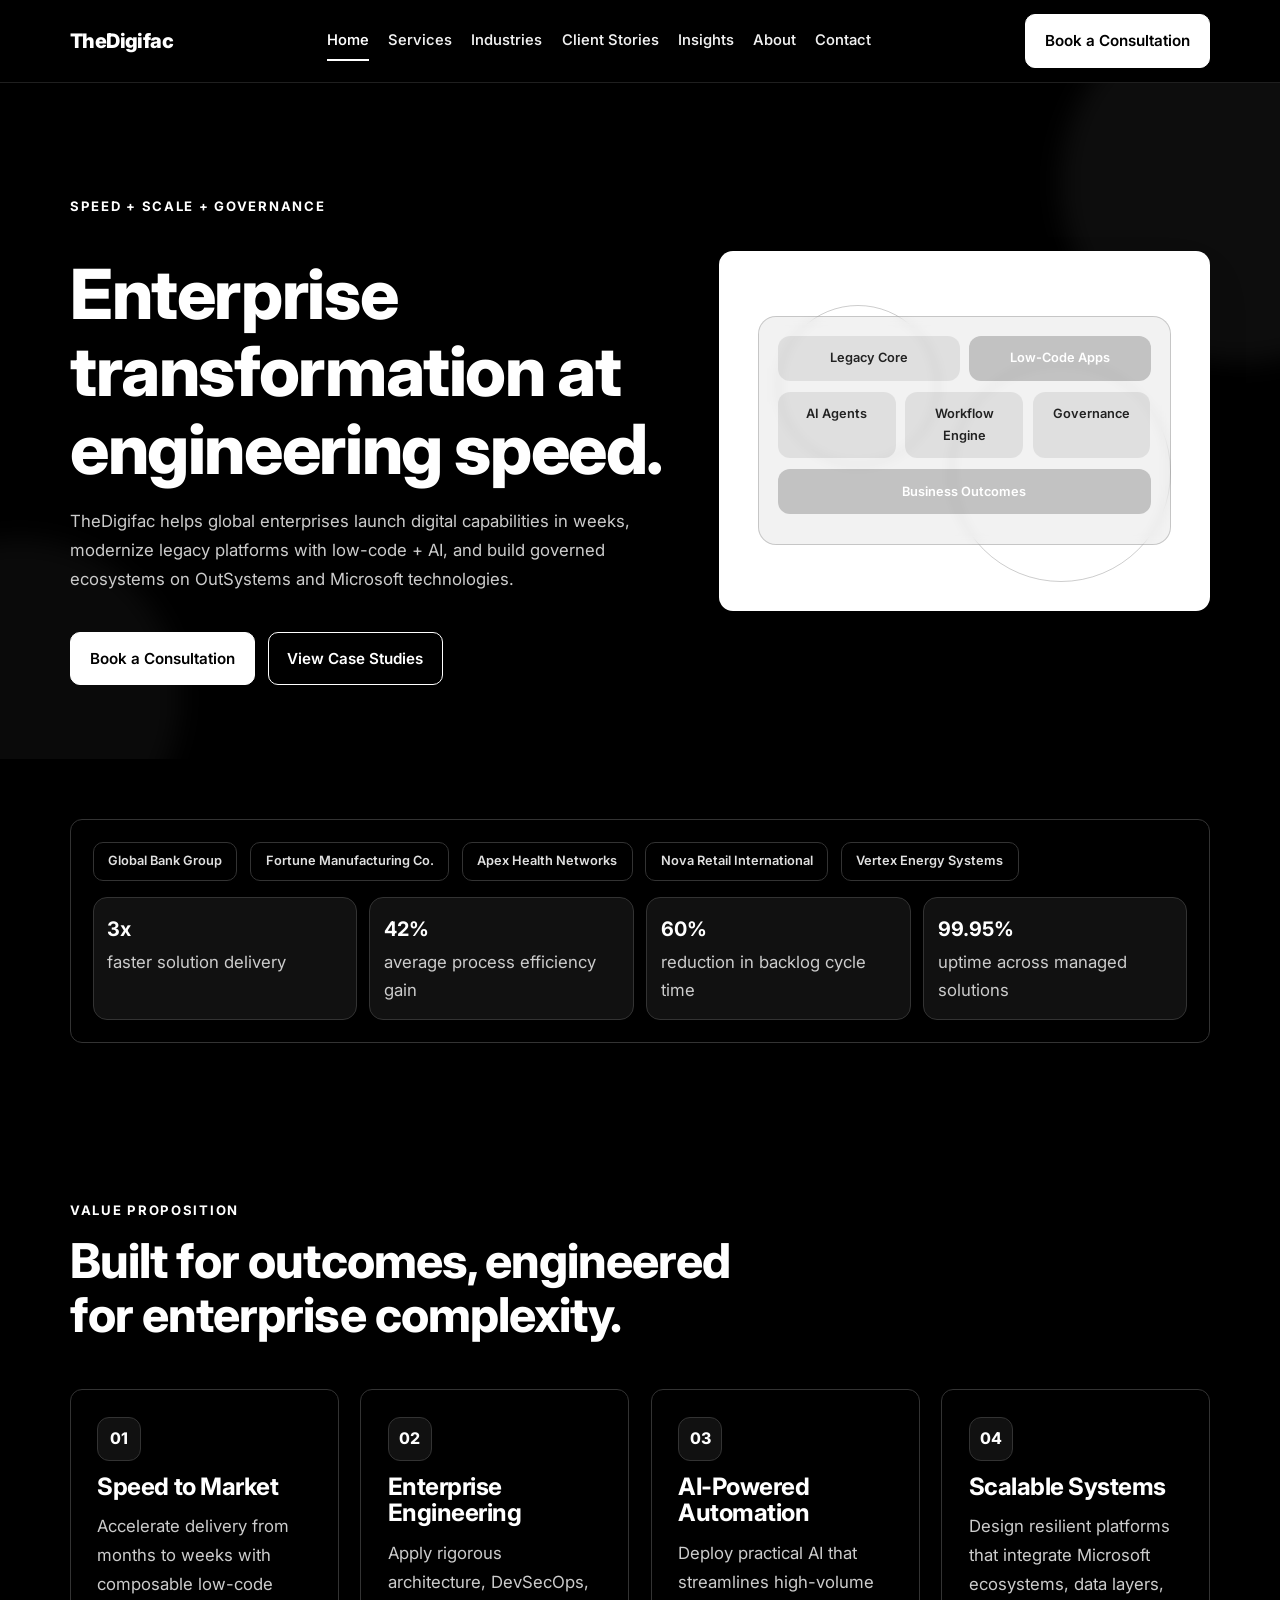
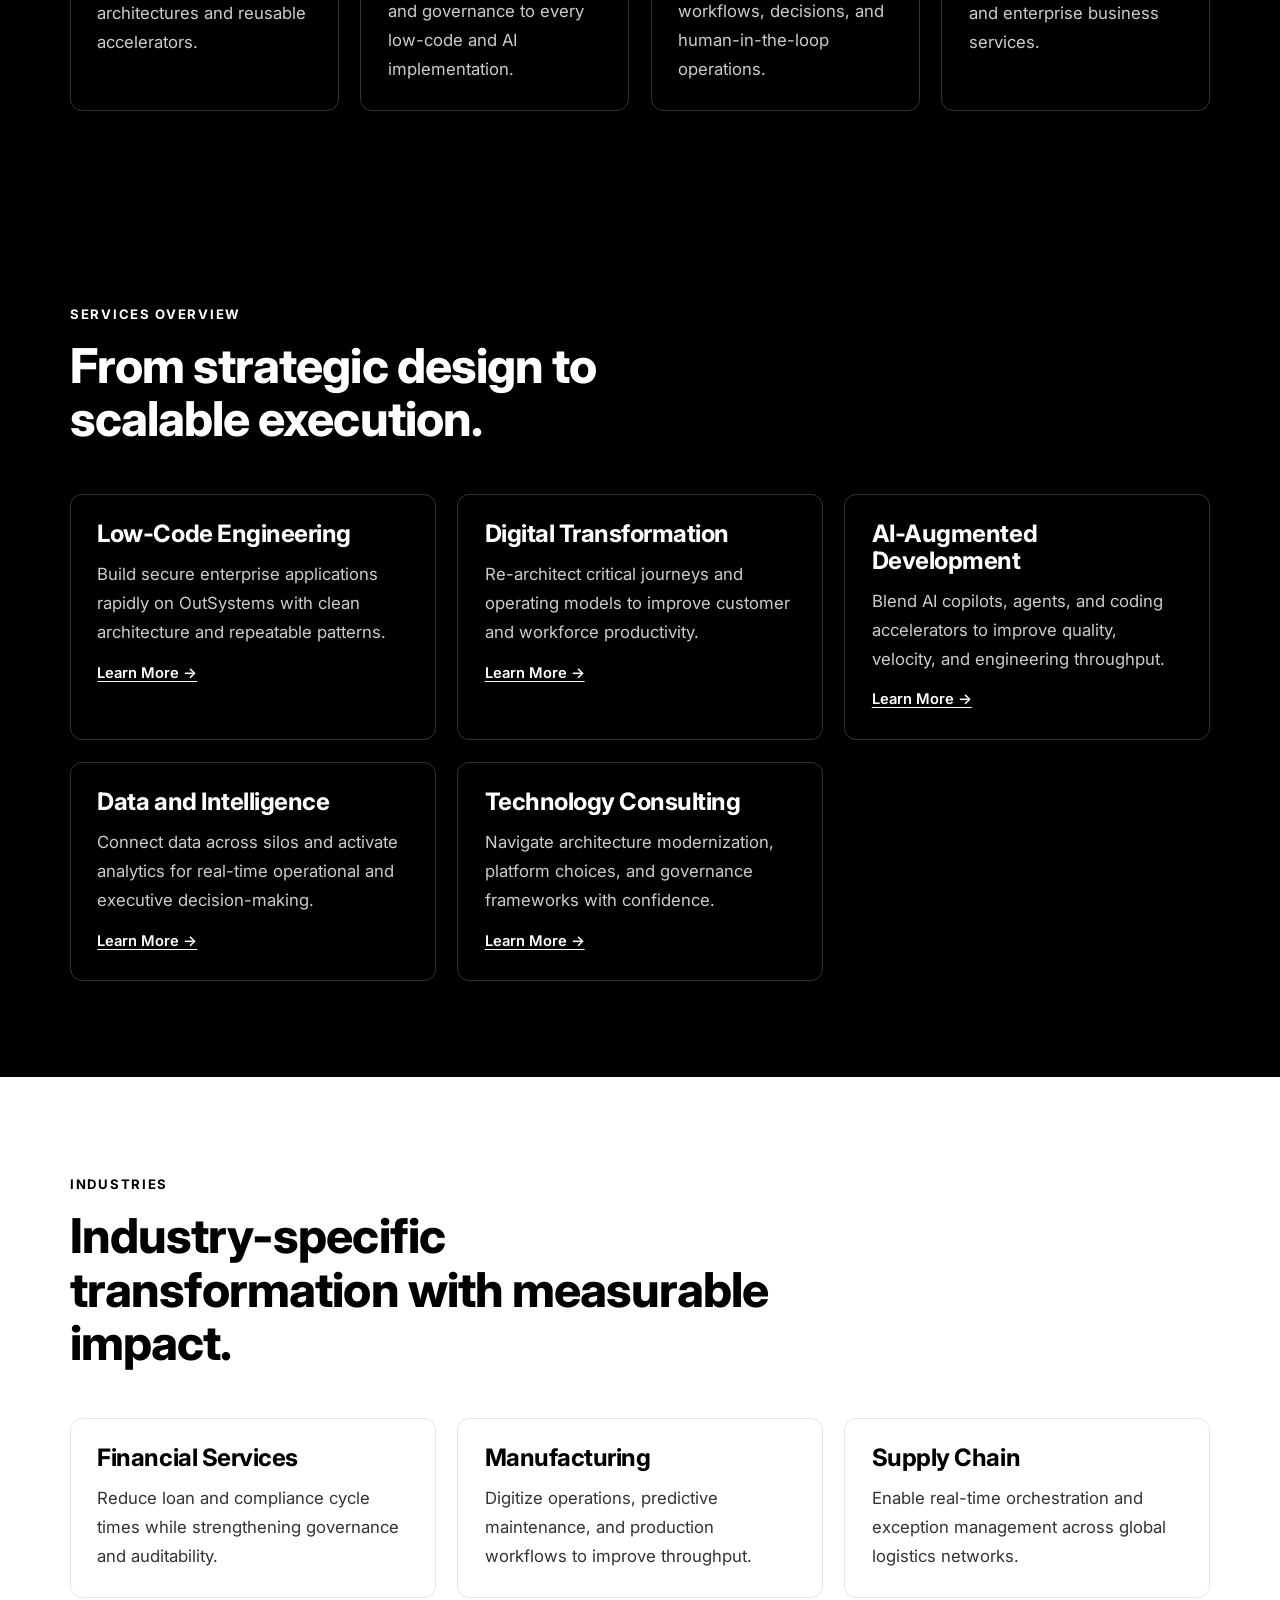
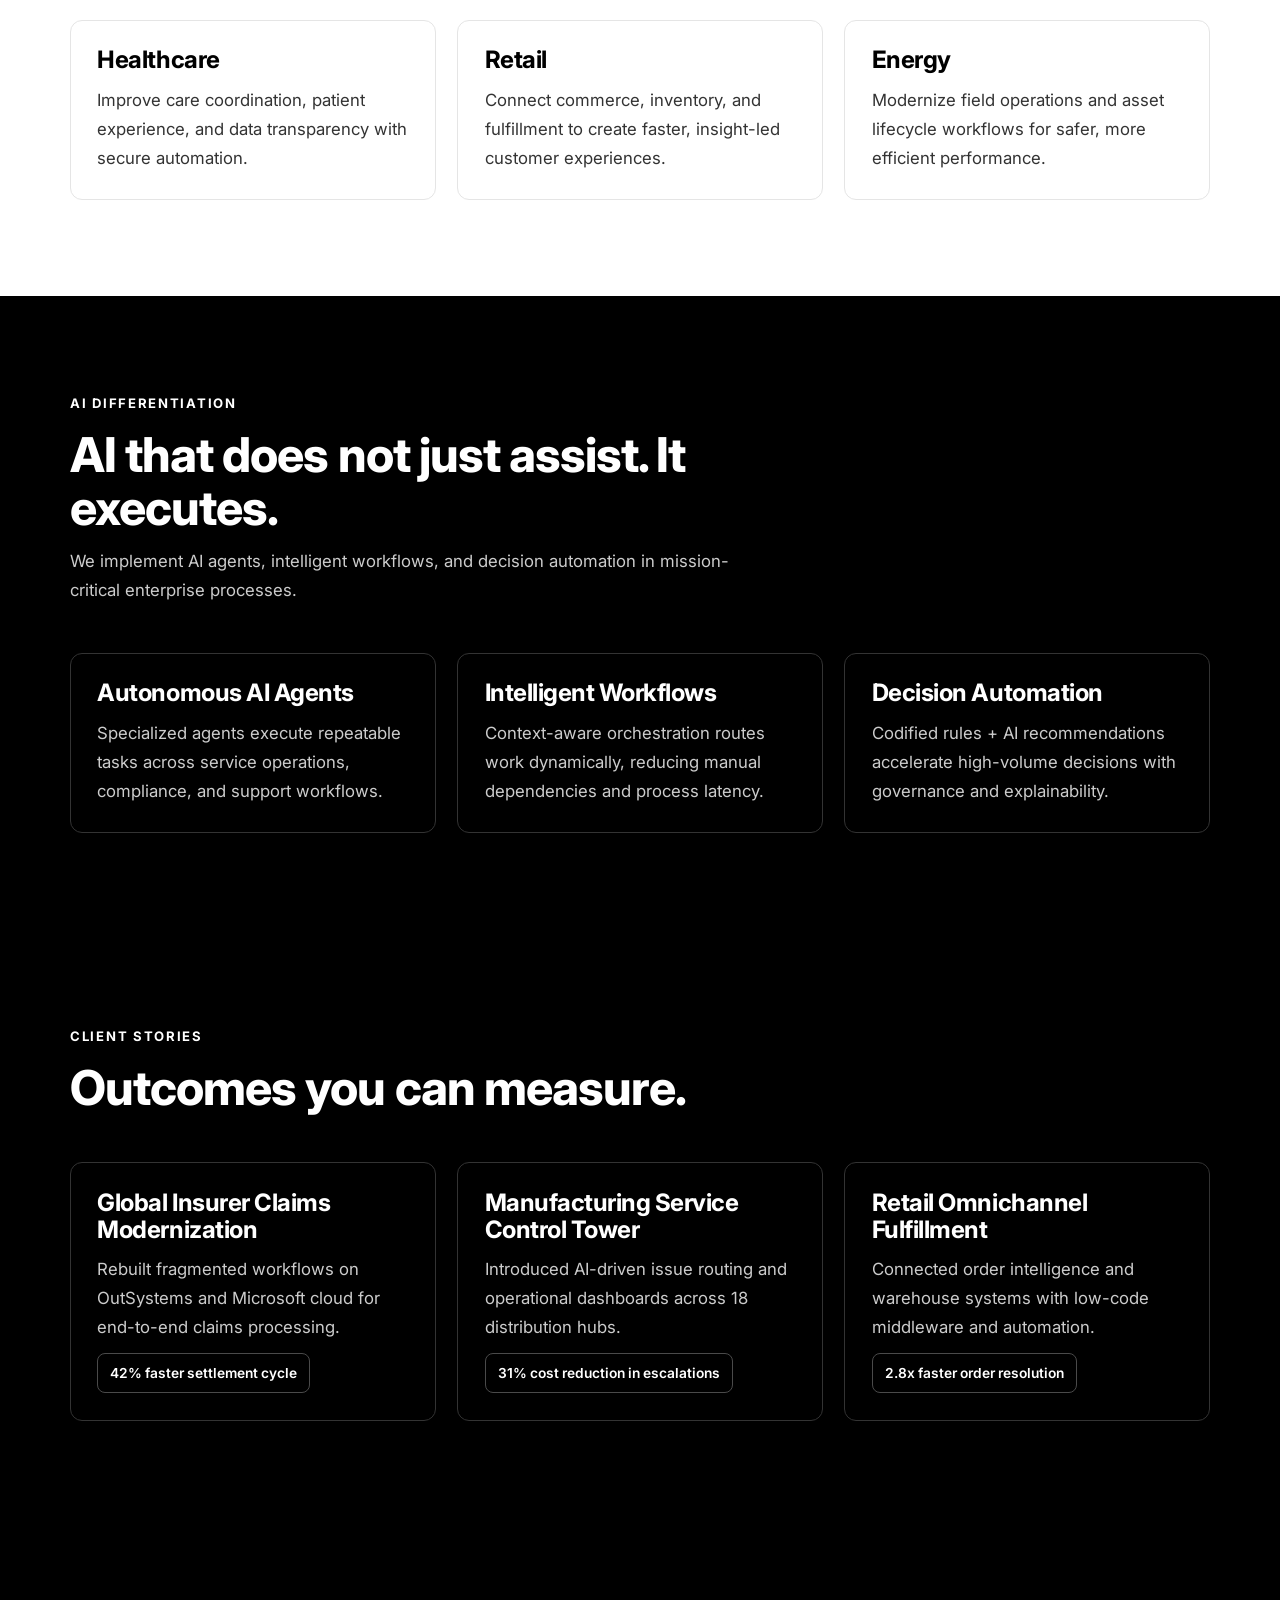
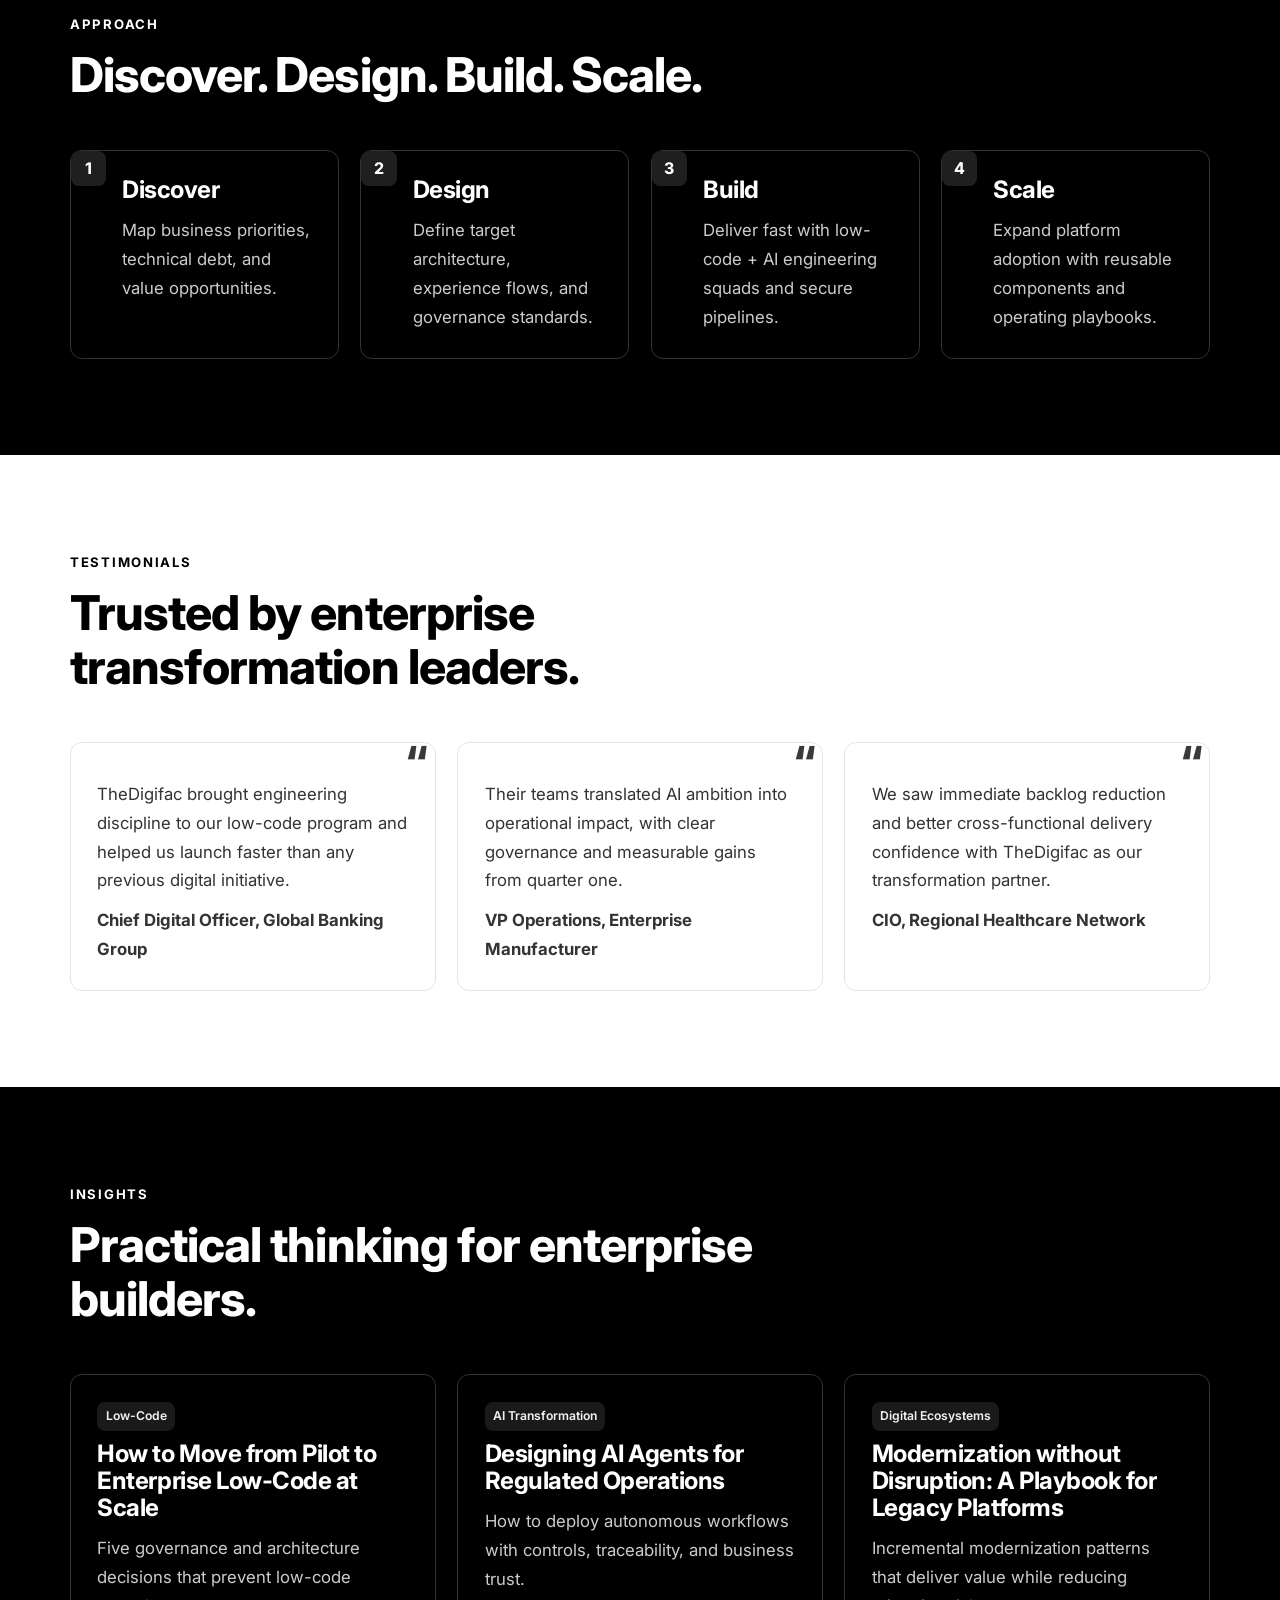
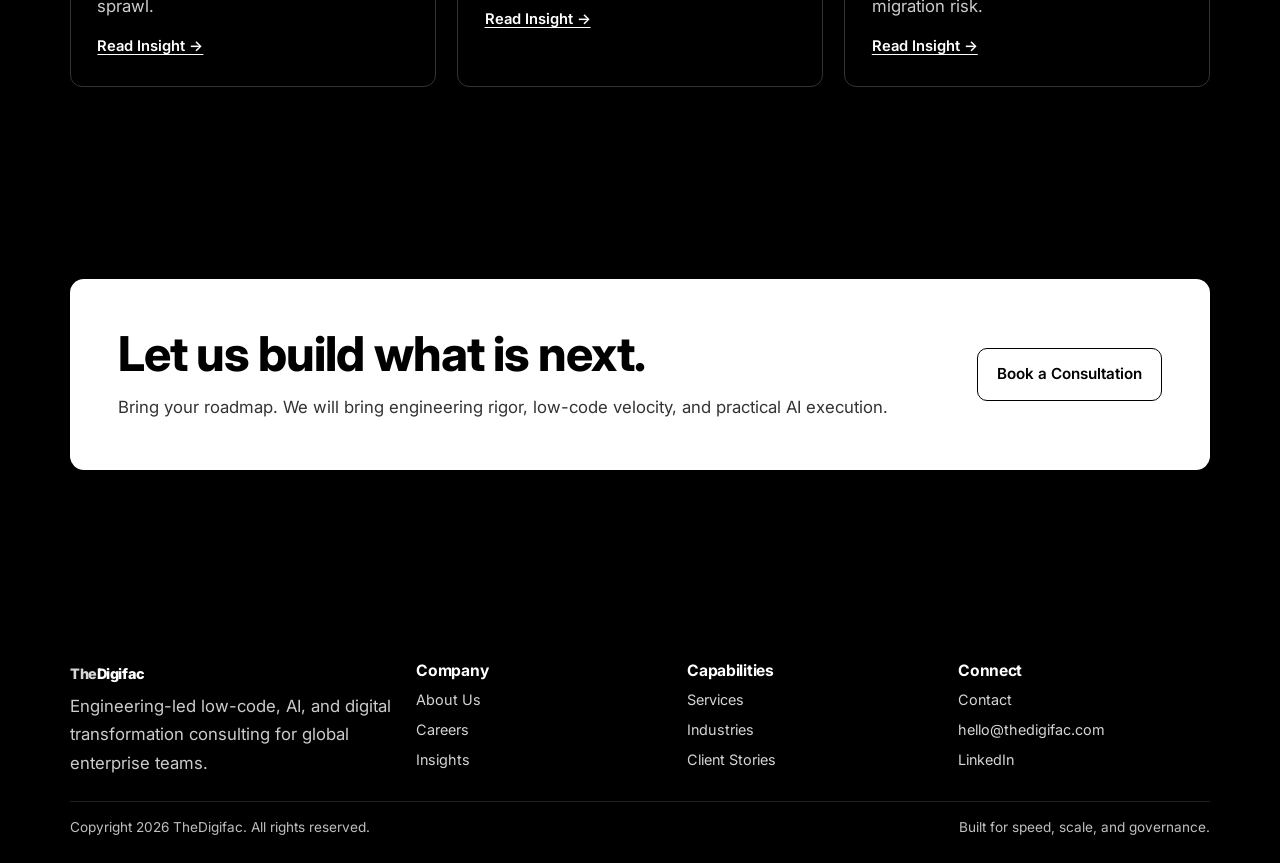
==== index.html @ 034773c7 "first commit" ====
<!doctype html>
<html lang="en">
  <head>
    <meta charset="UTF-8" />
    <meta name="viewport" content="width=device-width, initial-scale=1.0" />
    <title>TheDigifac | Engineering-Led Low-Code and AI Transformation</title>
    <meta
      name="description"
      content="TheDigifac helps global enterprises deliver applications in weeks, modernize legacy systems with low-code and AI, and scale governed digital ecosystems."
    />
    <meta name="theme-color" content="#0a4bff" />
    <link rel="preconnect" href="https://fonts.googleapis.com" />
    <link rel="preconnect" href="https://fonts.gstatic.com" crossorigin />
    <link
      href="https://fonts.googleapis.com/css2?family=Inter:wght@400;500;600;700;800&display=swap"
      rel="stylesheet"
    />
    <link rel="stylesheet" href="styles.css" />

    <!-- Google Analytics ready: replace G-XXXXXXX with your measurement ID -->
    <!--
    <script async src="https://www.googletagmanager.com/gtag/js?id=G-XXXXXXX"></script>
    <script>
      window.dataLayer = window.dataLayer || [];
      function gtag(){dataLayer.push(arguments);}
      gtag('js', new Date());
      gtag('config', 'G-XXXXXXX');
    </script>
    -->
  </head>
  <body>
    <header class="site-header">
      <div class="container nav-wrap">
        <a class="brand" href="index.html">The<span>Digifac</span></a>
        <nav class="nav-links" aria-label="Primary">
          <a class="active" href="index.html">Home</a>
          <a href="services.html">Services</a>
          <a href="industries.html">Industries</a>
          <a href="client-stories.html">Client Stories</a>
          <a href="insights.html">Insights</a>
          <a href="about.html">About</a>
          <a href="contact.html">Contact</a>
        </nav>
        <div class="nav-actions">
          <a class="btn primary" href="contact.html#book"
            >Book a Consultation</a
          >
          <button
            class="menu-toggle"
            data-menu-toggle
            aria-label="Open menu"
            aria-expanded="false"
          >
            <span>Menu</span>
          </button>
        </div>
      </div>
      <div class="container mobile-menu" data-mobile-menu>
        <a class="active" href="index.html">Home</a>
        <a href="services.html">Services</a>
        <a href="industries.html">Industries</a>
        <a href="client-stories.html">Client Stories</a>
        <a href="insights.html">Insights</a>
        <a href="about.html">About</a>
        <a href="contact.html">Contact</a>
        <a class="btn primary" href="contact.html#book">Book a Consultation</a>
      </div>
    </header>

    <main>
      <section class="hero">
        <div class="container hero-grid">
          <div class="hero-copy reveal">
            <p class="kicker">Speed + Scale + Governance</p>
            <h1>Enterprise transformation at engineering speed.</h1>
            <p>
              TheDigifac helps global enterprises launch digital capabilities in
              weeks, modernize legacy platforms with low-code + AI, and build
              governed ecosystems on OutSystems and Microsoft technologies.
            </p>
            <div class="hero-cta">
              <a class="btn primary" href="contact.html#book"
                >Book a Consultation</a
              >
              <a class="btn secondary" href="client-stories.html"
                >View Case Studies</a
              >
            </div>
          </div>
          <div class="hero-visual reveal" aria-hidden="true">
            <span class="hero-orb one"></span>
            <span class="hero-orb two"></span>
            <div class="hero-diagram">
              <div class="diagram-row">
                <div class="diagram-node">Legacy Core</div>
                <div class="diagram-node highlight">Low-Code Apps</div>
              </div>
              <div class="diagram-row">
                <div class="diagram-node">AI Agents</div>
                <div class="diagram-node">Workflow Engine</div>
                <div class="diagram-node">Governance</div>
              </div>
              <div class="diagram-row">
                <div class="diagram-node highlight">Business Outcomes</div>
              </div>
            </div>
          </div>
        </div>
      </section>

      <section class="section compact">
        <div class="container trust-strip reveal">
          <div class="logo-row" aria-label="Client logos">
            <span class="logo-pill">Global Bank Group</span>
            <span class="logo-pill">Fortune Manufacturing Co.</span>
            <span class="logo-pill">Apex Health Networks</span>
            <span class="logo-pill">Nova Retail International</span>
            <span class="logo-pill">Vertex Energy Systems</span>
          </div>
          <div class="metric-grid">
            <div class="metric">
              <strong>3x</strong>
              <p>faster solution delivery</p>
            </div>
            <div class="metric">
              <strong>42%</strong>
              <p>average process efficiency gain</p>
            </div>
            <div class="metric">
              <strong>60%</strong>
              <p>reduction in backlog cycle time</p>
            </div>
            <div class="metric">
              <strong>99.95%</strong>
              <p>uptime across managed solutions</p>
            </div>
          </div>
        </div>
      </section>

      <section class="section">
        <div class="container">
          <div class="section-head reveal">
            <p class="kicker">Value Proposition</p>
            <h2>Built for outcomes, engineered for enterprise complexity.</h2>
          </div>
          <div class="grid-4">
            <article class="card reveal">
              <div class="icon">01</div>
              <h3>Speed to Market</h3>
              <p>
                Accelerate delivery from months to weeks with composable
                low-code architectures and reusable accelerators.
              </p>
            </article>
            <article class="card reveal">
              <div class="icon">02</div>
              <h3>Enterprise Engineering</h3>
              <p>
                Apply rigorous architecture, DevSecOps, and governance to every
                low-code and AI implementation.
              </p>
            </article>
            <article class="card reveal">
              <div class="icon">03</div>
              <h3>AI-Powered Automation</h3>
              <p>
                Deploy practical AI that streamlines high-volume workflows,
                decisions, and human-in-the-loop operations.
              </p>
            </article>
            <article class="card reveal">
              <div class="icon">04</div>
              <h3>Scalable Systems</h3>
              <p>
                Design resilient platforms that integrate Microsoft ecosystems,
                data layers, and enterprise business services.
              </p>
            </article>
          </div>
        </div>
      </section>

      <section class="section">
        <div class="container">
          <div class="section-head reveal">
            <p class="kicker">Services Overview</p>
            <h2>From strategic design to scalable execution.</h2>
          </div>
          <div class="grid-3">
            <article class="card reveal">
              <h3>Low-Code Engineering</h3>
              <p>
                Build secure enterprise applications rapidly on OutSystems with
                clean architecture and repeatable patterns.
              </p>
              <a class="link-arrow" href="services.html">Learn More -></a>
            </article>
            <article class="card reveal">
              <h3>Digital Transformation</h3>
              <p>
                Re-architect critical journeys and operating models to improve
                customer and workforce productivity.
              </p>
              <a class="link-arrow" href="services.html">Learn More -></a>
            </article>
            <article class="card reveal">
              <h3>AI-Augmented Development</h3>
              <p>
                Blend AI copilots, agents, and coding accelerators to improve
                quality, velocity, and engineering throughput.
              </p>
              <a class="link-arrow" href="services.html">Learn More -></a>
            </article>
            <article class="card reveal">
              <h3>Data and Intelligence</h3>
              <p>
                Connect data across silos and activate analytics for real-time
                operational and executive decision-making.
              </p>
              <a class="link-arrow" href="services.html">Learn More -></a>
            </article>
            <article class="card reveal">
              <h3>Technology Consulting</h3>
              <p>
                Navigate architecture modernization, platform choices, and
                governance frameworks with confidence.
              </p>
              <a class="link-arrow" href="services.html">Learn More -></a>
            </article>
          </div>
        </div>
      </section>

      <section class="section dark-section">
        <div class="container">
          <div class="section-head reveal">
            <p class="kicker">Industries</p>
            <h2>Industry-specific transformation with measurable impact.</h2>
          </div>
          <div class="grid-3">
            <article class="card reveal">
              <h3>Financial Services</h3>
              <p>
                Reduce loan and compliance cycle times while strengthening
                governance and auditability.
              </p>
            </article>
            <article class="card reveal">
              <h3>Manufacturing</h3>
              <p>
                Digitize operations, predictive maintenance, and production
                workflows to improve throughput.
              </p>
            </article>
            <article class="card reveal">
              <h3>Supply Chain</h3>
              <p>
                Enable real-time orchestration and exception management across
                global logistics networks.
              </p>
            </article>
            <article class="card reveal">
              <h3>Healthcare</h3>
              <p>
                Improve care coordination, patient experience, and data
                transparency with secure automation.
              </p>
            </article>
            <article class="card reveal">
              <h3>Retail</h3>
              <p>
                Connect commerce, inventory, and fulfillment to create faster,
                insight-led customer experiences.
              </p>
            </article>
            <article class="card reveal">
              <h3>Energy</h3>
              <p>
                Modernize field operations and asset lifecycle workflows for
                safer, more efficient performance.
              </p>
            </article>
          </div>
        </div>
      </section>

      <section class="section">
        <div class="container">
          <div class="section-head reveal">
            <p class="kicker">AI Differentiation</p>
            <h2>AI that does not just assist. It executes.</h2>
            <p>
              We implement AI agents, intelligent workflows, and decision
              automation in mission-critical enterprise processes.
            </p>
          </div>
          <div class="grid-3">
            <article class="card reveal">
              <h3>Autonomous AI Agents</h3>
              <p>
                Specialized agents execute repeatable tasks across service
                operations, compliance, and support workflows.
              </p>
            </article>
            <article class="card reveal">
              <h3>Intelligent Workflows</h3>
              <p>
                Context-aware orchestration routes work dynamically, reducing
                manual dependencies and process latency.
              </p>
            </article>
            <article class="card reveal">
              <h3>Decision Automation</h3>
              <p>
                Codified rules + AI recommendations accelerate high-volume
                decisions with governance and explainability.
              </p>
            </article>
          </div>
        </div>
      </section>

      <section class="section">
        <div class="container">
          <div class="section-head reveal">
            <p class="kicker">Client Stories</p>
            <h2>Outcomes you can measure.</h2>
          </div>
          <div class="grid-3">
            <article class="card reveal">
              <h3>Global Insurer Claims Modernization</h3>
              <p>
                Rebuilt fragmented workflows on OutSystems and Microsoft cloud
                for end-to-end claims processing.
              </p>
              <span class="story-stat">42% faster settlement cycle</span>
            </article>
            <article class="card reveal">
              <h3>Manufacturing Service Control Tower</h3>
              <p>
                Introduced AI-driven issue routing and operational dashboards
                across 18 distribution hubs.
              </p>
              <span class="story-stat">31% cost reduction in escalations</span>
            </article>
            <article class="card reveal">
              <h3>Retail Omnichannel Fulfillment</h3>
              <p>
                Connected order intelligence and warehouse systems with low-code
                middleware and automation.
              </p>
              <span class="story-stat">2.8x faster order resolution</span>
            </article>
          </div>
        </div>
      </section>

      <section class="section">
        <div class="container">
          <div class="section-head reveal">
            <p class="kicker">Approach</p>
            <h2>Discover. Design. Build. Scale.</h2>
          </div>
          <div class="grid-4 steps">
            <article class="card step reveal">
              <h3>Discover</h3>
              <p>
                Map business priorities, technical debt, and value
                opportunities.
              </p>
            </article>
            <article class="card step reveal">
              <h3>Design</h3>
              <p>
                Define target architecture, experience flows, and governance
                standards.
              </p>
            </article>
            <article class="card step reveal">
              <h3>Build</h3>
              <p>
                Deliver fast with low-code + AI engineering squads and secure
                pipelines.
              </p>
            </article>
            <article class="card step reveal">
              <h3>Scale</h3>
              <p>
                Expand platform adoption with reusable components and operating
                playbooks.
              </p>
            </article>
          </div>
        </div>
      </section>

      <section class="section dark-section">
        <div class="container">
          <div class="section-head reveal">
            <p class="kicker">Testimonials</p>
            <h2>Trusted by enterprise transformation leaders.</h2>
          </div>
          <div class="grid-3">
            <article class="card testimonial reveal">
              <p>
                TheDigifac brought engineering discipline to our low-code
                program and helped us launch faster than any previous digital
                initiative.
              </p>
              <p>
                <strong>Chief Digital Officer, Global Banking Group</strong>
              </p>
            </article>
            <article class="card testimonial reveal">
              <p>
                Their teams translated AI ambition into operational impact, with
                clear governance and measurable gains from quarter one.
              </p>
              <p><strong>VP Operations, Enterprise Manufacturer</strong></p>
            </article>
            <article class="card testimonial reveal">
              <p>
                We saw immediate backlog reduction and better cross-functional
                delivery confidence with TheDigifac as our transformation
                partner.
              </p>
              <p><strong>CIO, Regional Healthcare Network</strong></p>
            </article>
          </div>
        </div>
      </section>

      <section class="section">
        <div class="container">
          <div class="section-head reveal">
            <p class="kicker">Insights</p>
            <h2>Practical thinking for enterprise builders.</h2>
          </div>
          <div class="grid-3">
            <article class="card reveal">
              <span class="blog-tag">Low-Code</span>
              <h3>How to Move from Pilot to Enterprise Low-Code at Scale</h3>
              <p>
                Five governance and architecture decisions that prevent low-code
                sprawl.
              </p>
              <a class="link-arrow" href="insights.html">Read Insight -></a>
            </article>
            <article class="card reveal">
              <span class="blog-tag">AI Transformation</span>
              <h3>Designing AI Agents for Regulated Operations</h3>
              <p>
                How to deploy autonomous workflows with controls, traceability,
                and business trust.
              </p>
              <a class="link-arrow" href="insights.html">Read Insight -></a>
            </article>
            <article class="card reveal">
              <span class="blog-tag">Digital Ecosystems</span>
              <h3>
                Modernization without Disruption: A Playbook for Legacy
                Platforms
              </h3>
              <p>
                Incremental modernization patterns that deliver value while
                reducing migration risk.
              </p>
              <a class="link-arrow" href="insights.html">Read Insight -></a>
            </article>
          </div>
        </div>
      </section>

      <section class="section">
        <div class="container reveal">
          <div class="cta-band">
            <div>
              <h2>Let us build what is next.</h2>
              <p>
                Bring your roadmap. We will bring engineering rigor, low-code
                velocity, and practical AI execution.
              </p>
            </div>
            <a class="btn ghost" href="contact.html#book"
              >Book a Consultation</a
            >
          </div>
        </div>
      </section>
    </main>

    <footer class="site-footer">
      <div class="container">
        <div class="footer-grid">
          <div>
            <a class="brand" href="index.html">The<span>Digifac</span></a>
            <p>
              Engineering-led low-code, AI, and digital transformation
              consulting for global enterprise teams.
            </p>
          </div>
          <div>
            <h4>Company</h4>
            <a href="about.html">About Us</a>
            <a href="careers.html">Careers</a>
            <a href="insights.html">Insights</a>
          </div>
          <div>
            <h4>Capabilities</h4>
            <a href="services.html">Services</a>
            <a href="industries.html">Industries</a>
            <a href="client-stories.html">Client Stories</a>
          </div>
          <div>
            <h4>Connect</h4>
            <a href="contact.html">Contact</a>
            <a href="mailto:hello@thedigifac.com">hello@thedigifac.com</a>
            <a href="https://www.linkedin.com" target="_blank" rel="noopener"
              >LinkedIn</a
            >
          </div>
        </div>
        <div class="footer-bottom">
          <span
            >Copyright <span data-year></span> TheDigifac. All rights
            reserved.</span
          >
          <span>Built for speed, scale, and governance.</span>
        </div>
      </div>
    </footer>

    <script src="script.js"></script>
  </body>
</html>
---- styles.css ----
:root {
  --bg: #000000;
  --surface: #000000;
  --surface-alt: #111111;
  --ink: #ffffff;
  --muted: #cccccc;
  --line: #333333;
  --accent: #ffffff;
  --accent-2: #ffffff;
  --accent-soft: #1b1b1b;
  --dark: #ffffff;
  --dark-soft: #f5f5f5;
  --success: #111111;
  --radius-lg: 14px;
  --radius-md: 12px;
  --radius-sm: 8px;
  --shadow-sm: 0 10px 30px rgba(0, 0, 0, 0.04);
  --shadow-md: 0 22px 50px rgba(0, 0, 0, 0.06);
  --max: 1140px;
  --transition: 220ms ease;
}

* {
  box-sizing: border-box;
}

html {
  scroll-behavior: smooth;
}

body {
  margin: 0;
  font-family: "Inter", "Segoe UI", sans-serif;
  color: var(--ink);
  background: #000000;
  line-height: 1.72;
}

a {
  color: inherit;
  text-decoration: none;
}

img,
svg {
  max-width: 100%;
  display: block;
}

.container {
  width: min(var(--max), calc(100% - 2rem));
  margin: 0 auto;
}

.section {
  padding: 6rem 0;
}

.section.compact {
  padding: 3.75rem 0;
}

.section-head {
  max-width: 700px;
  margin-bottom: 3rem;
}

.kicker {
  font-size: 0.82rem;
  letter-spacing: 0.13em;
  text-transform: uppercase;
  color: #ffffff;
  font-weight: 700;
  margin-bottom: 0.8rem;
}

h1,
h2,
h3,
h4 {
  margin: 0 0 0.75rem;
  line-height: 1.12;
  letter-spacing: -0.02em;
}

h1 {
  font-size: clamp(2.45rem, 5.4vw, 4.5rem);
  font-weight: 790;
}

h2 {
  font-size: clamp(2rem, 3.8vw, 3rem);
  font-weight: 760;
}

h3 {
  font-size: clamp(1.2rem, 2.3vw, 1.5rem);
  font-weight: 720;
}

p {
  margin: 0;
  color: var(--muted);
  font-size: 1.05rem;
}

.btn {
  display: inline-flex;
  align-items: center;
  justify-content: center;
  gap: 0.45rem;
  border: 1px solid transparent;
  border-radius: 10px;
  padding: 0.78rem 1.18rem;
  font-weight: 600;
  font-size: 0.95rem;
  transition: transform var(--transition), box-shadow var(--transition), background var(--transition), color var(--transition), border-color var(--transition);
  cursor: pointer;
  white-space: nowrap;
}

.btn.primary {
  background: #ffffff;
  color: #000000;
  border-color: #ffffff;
  box-shadow: none;
}

.btn.primary:hover {
  transform: translateY(-2px);
  background: #000000;
  color: #ffffff;
  border-color: #ffffff;
}

.btn.secondary {
  background: #000000;
  color: #ffffff;
  border-color: #ffffff;
}

.btn.secondary:hover {
  transform: translateY(-2px);
  background: #ffffff;
  border-color: #ffffff;
  color: #000000;
}

.btn.ghost {
  border-color: #000000;
  color: #000000;
}

.btn.ghost:hover {
  background: #000000;
  color: #ffffff;
}

.site-header {
  position: sticky;
  top: 0;
  z-index: 100;
  background: rgba(0, 0, 0, 0.92);
  border-bottom: 1px solid #1f1f1f;
  backdrop-filter: blur(10px);
}

.nav-wrap {
  min-height: 82px;
  display: flex;
  align-items: center;
  justify-content: space-between;
  gap: 1rem;
}

.brand {
  font-size: 1.25rem;
  font-weight: 830;
  color: var(--dark);
  letter-spacing: -0.03em;
}

.brand span {
  color: var(--accent);
}

.nav-links {
  display: flex;
  gap: 1.2rem;
  align-items: center;
}

.nav-links a {
  font-weight: 550;
  color: #f0f0f0;
  font-size: 0.92rem;
  transition: color var(--transition);
  position: relative;
}

.nav-links a:hover,
.nav-links a.active {
  color: var(--accent);
}

.nav-links a.active::after,
.nav-links a:hover::after {
  content: "";
  position: absolute;
  bottom: -0.45rem;
  left: 0;
  width: 100%;
  height: 2px;
  background: var(--accent);
}

.nav-actions {
  display: flex;
  gap: 0.75rem;
  align-items: center;
}

.menu-toggle {
  display: none;
  width: 42px;
  height: 42px;
  border-radius: 10px;
  border: 1px solid var(--line);
  background: #000;
  color: #fff;
}

.mobile-menu {
  display: none;
  flex-direction: column;
  gap: 0.85rem;
  padding: 0 0 1rem;
}

.mobile-menu a {
  padding: 0.3rem 0;
  color: #f0f0f0;
  font-weight: 560;
}

.hero {
  position: relative;
  overflow: hidden;
}

.hero::before,
.hero::after {
  content: "";
  position: absolute;
  border-radius: 999px;
  filter: blur(12px);
  z-index: -1;
}

.hero::before {
  width: 360px;
  height: 360px;
  right: -140px;
  top: -80px;
  background: rgba(255, 255, 255, 0.05);
}

.hero::after {
  width: 320px;
  height: 320px;
  left: -140px;
  bottom: -100px;
  background: rgba(255, 255, 255, 0.04);
}

.hero-grid {
  display: grid;
  grid-template-columns: 1.1fr 0.9fr;
  gap: 3rem;
  align-items: center;
  padding: 5.8rem 0 4.6rem;
}

.hero-copy p {
  max-width: 52ch;
  margin: 1.2rem 0 2.4rem;
}

.hero-cta {
  display: flex;
  gap: 0.8rem;
  flex-wrap: wrap;
}

.hero-visual {
  border-radius: var(--radius-lg);
  min-height: 360px;
  background: #ffffff;
  box-shadow: var(--shadow-md);
  position: relative;
  overflow: hidden;
  display: grid;
  place-items: center;
}

.hero-orb {
  position: absolute;
  border-radius: 999px;
  border: 1px solid rgba(0, 0, 0, 0.2);
}

.hero-orb.one {
  width: 160px;
  height: 160px;
  top: 15%;
  left: 12%;
}

.hero-orb.two {
  width: 220px;
  height: 220px;
  bottom: 8%;
  right: 8%;
}

.hero-diagram {
  width: 84%;
  padding: 1.2rem;
  border-radius: 18px;
  background: rgba(0, 0, 0, 0.05);
  border: 1px solid rgba(0, 0, 0, 0.18);
  backdrop-filter: blur(5px);
}

.diagram-row {
  display: flex;
  gap: 0.6rem;
  margin-bottom: 0.7rem;
}

.diagram-node {
  flex: 1;
  padding: 0.7rem;
  border-radius: 12px;
  background: rgba(0, 0, 0, 0.08);
  color: #222222;
  font-size: 0.8rem;
  font-weight: 600;
  text-align: center;
}

.diagram-node.highlight {
  background: rgba(0, 0, 0, 0.2);
  color: #ffffff;
}

.trust-strip {
  background: var(--surface);
  border: 1px solid var(--line);
  border-radius: var(--radius-md);
  box-shadow: var(--shadow-sm);
  padding: 1.35rem;
}

.logo-row {
  display: flex;
  flex-wrap: wrap;
  gap: 0.8rem;
  margin-bottom: 1rem;
}

.logo-pill {
  border: 1px solid var(--line);
  background: #000;
  border-radius: 10px;
  padding: 0.48rem 0.9rem;
  font-size: 0.8rem;
  color: #e0e0e0;
  font-weight: 600;
}

.metric-grid {
  display: grid;
  gap: 0.8rem;
  grid-template-columns: repeat(4, minmax(0, 1fr));
}

.metric {
  background: var(--surface-alt);
  border: 1px solid var(--line);
  border-radius: 14px;
  padding: 0.85rem;
}

.metric strong {
  display: block;
  color: var(--dark);
  font-size: 1.25rem;
  margin-bottom: 0.1rem;
}

.grid-2,
.grid-3,
.grid-4 {
  display: grid;
  gap: 1.35rem;
}

.grid-2 {
  grid-template-columns: repeat(2, minmax(0, 1fr));
}

.grid-3 {
  grid-template-columns: repeat(3, minmax(0, 1fr));
}

.grid-4 {
  grid-template-columns: repeat(4, minmax(0, 1fr));
}

.card {
  background: var(--surface);
  border: 1px solid var(--line);
  border-radius: var(--radius-md);
  padding: 1.65rem;
  box-shadow: var(--shadow-sm);
  transition: transform var(--transition), box-shadow var(--transition), border-color var(--transition);
}

.card:hover {
  transform: translateY(-3px) scale(1.005);
  box-shadow: 0 18px 36px rgba(0, 0, 0, 0.22);
  border-color: #4a4a4a;
}

.card p {
  margin-top: 0.65rem;
}

.icon {
  width: 44px;
  height: 44px;
  border-radius: 12px;
  display: grid;
  place-items: center;
  margin-bottom: 0.8rem;
  background: #111111;
  color: #ffffff;
  border: 1px solid #333333;
  font-weight: 760;
}

.link-arrow {
  display: inline-flex;
  align-items: center;
  gap: 0.4rem;
  color: #ffffff;
  font-weight: 600;
  margin-top: 0.85rem;
  font-size: 0.92rem;
  text-decoration: underline;
  text-decoration-thickness: 1px;
  text-underline-offset: 3px;
}

.dark-section {
  background: #ffffff;
  color: #000000;
}

.dark-section p {
  color: #333333;
}

.dark-section .kicker {
  color: #000000;
}

.dark-section .card {
  background: #ffffff;
  border-color: #e5e5e5;
  box-shadow: none;
}

.dark-section .card:hover {
  border-color: #d0d0d0;
}

.dark-section .icon {
  background: #f5f5f5;
  color: #000000;
  border-color: #e5e5e5;
}

.story-stat {
  margin-top: 0.7rem;
  padding: 0.45rem 0.75rem;
  border-radius: 8px;
  border: 1px solid #4a4a4a;
  display: inline-flex;
  font-size: 0.86rem;
  color: #ffffff;
  font-weight: 600;
}

.steps {
  counter-reset: step;
}

.step {
  position: relative;
  padding-left: 3.2rem;
}

.step::before {
  counter-increment: step;
  content: counter(step);
  position: absolute;
  left: 0;
  top: 0;
  width: 2.2rem;
  height: 2.2rem;
  border-radius: 8px;
  display: grid;
  place-items: center;
  background: #1f1f1f;
  color: #ffffff;
  font-weight: 750;
}

.testimonial {
  position: relative;
}

.testimonial::before {
  content: "\201C";
  position: absolute;
  top: -0.2rem;
  right: 0.45rem;
  color: #3a3a3a;
  font-size: 3.1rem;
  line-height: 1;
  font-weight: 700;
}

.blog-tag {
  display: inline-flex;
  padding: 0.24rem 0.52rem;
  border-radius: 8px;
  background: #1a1a1a;
  color: #f0f0f0;
  font-size: 0.76rem;
  font-weight: 620;
  margin-bottom: 0.65rem;
}

.cta-band {
  border-radius: var(--radius-lg);
  padding: 3rem;
  display: grid;
  gap: 1.35rem;
  align-items: center;
  grid-template-columns: 1.2fr auto;
  background: #ffffff;
  color: #000;
  box-shadow: var(--shadow-md);
}

.cta-band p {
  color: #333333;
}

.site-footer {
  margin-top: 3rem;
  background: #000000;
  color: #bfbfbf;
  padding: 3rem 0 1.5rem;
}

.footer-grid {
  display: grid;
  grid-template-columns: 1.3fr repeat(3, 1fr);
  gap: 1.2rem;
}

.footer-grid h4 {
  color: #ffffff;
  font-size: 0.98rem;
  margin-bottom: 0.55rem;
}

.footer-grid a {
  display: block;
  color: #d5d5d5;
  margin-bottom: 0.32rem;
  font-size: 0.9rem;
}

.footer-bottom {
  margin-top: 1.4rem;
  padding-top: 0.9rem;
  border-top: 1px solid rgba(255, 255, 255, 0.12);
  font-size: 0.85rem;
  display: flex;
  justify-content: space-between;
  gap: 0.9rem;
  flex-wrap: wrap;
}

.page-hero {
  padding: 6.2rem 0 4.4rem;
  background: #000000;
  border-bottom: 1px solid #1f1f1f;
}

.page-hero .container {
  max-width: 920px;
}

.feature-list {
  margin: 1.1rem 0 0;
  padding: 0;
  list-style: none;
}

.feature-list li {
  margin-bottom: 0.5rem;
  color: #cccccc;
  padding-left: 1.25rem;
  position: relative;
}

.feature-list li::before {
  content: "";
  width: 0.5rem;
  height: 0.5rem;
  border-radius: 999px;
  background: var(--accent);
  position: absolute;
  left: 0;
  top: 0.53rem;
}

.story-layout {
  display: grid;
  gap: 1rem;
}

.story-block {
  display: grid;
  grid-template-columns: 0.9fr 1.1fr;
  gap: 1rem;
  background: #000;
  border: 1px solid var(--line);
  border-radius: var(--radius-md);
  padding: 1rem;
}

.stat-list {
  display: grid;
  grid-template-columns: repeat(3, minmax(0, 1fr));
  gap: 0.7rem;
}

.stat-list .metric {
  background: #000;
}

.insight-list {
  display: grid;
  gap: 1rem;
}

.insight-item {
  background: #000;
  border: 1px solid var(--line);
  border-radius: var(--radius-md);
  padding: 1.35rem;
}

.timeline {
  display: grid;
  gap: 1rem;
}

.timeline .card {
  display: grid;
  gap: 0.3rem;
}

.contact-grid {
  display: grid;
  grid-template-columns: 1fr 1fr;
  gap: 1rem;
}

.form-wrap {
  border: 1px solid var(--line);
  border-radius: var(--radius-md);
  background: #000;
  padding: 1.35rem;
  box-shadow: none;
}

label {
  font-size: 0.84rem;
  font-weight: 620;
  color: #f0f0f0;
  display: block;
  margin-bottom: 0.33rem;
}

input,
select,
textarea {
  width: 100%;
  border: 1px solid #3a3a3a;
  border-radius: 12px;
  padding: 0.7rem 0.75rem;
  font: inherit;
  color: var(--ink);
  background: #111;
  margin-bottom: 0.75rem;
}

textarea {
  min-height: 125px;
  resize: vertical;
}

input:focus,
select:focus,
textarea:focus {
  outline: none;
  border-color: #ffffff;
  box-shadow: 0 0 0 3px rgba(255, 255, 255, 0.16);
}

.form-note {
  font-size: 0.84rem;
  color: #bfbfbf;
  margin-top: 0.6rem;
}

.chatbot-box {
  background: #f5f5f5;
  color: #222222;
  border-radius: var(--radius-md);
  padding: 1.5rem;
}

.lede {
  font-size: clamp(1.12rem, 2vw, 1.35rem);
  color: #e0e0e0;
  max-width: 48ch;
}

.about-intro {
  display: grid;
  grid-template-columns: 1fr 1fr;
  gap: 1.35rem;
}

.about-stat-grid {
  display: grid;
  grid-template-columns: repeat(3, minmax(0, 1fr));
  gap: 1rem;
  margin-top: 1.35rem;
}

.about-stat {
  background: #111;
  border: 1px solid #333;
  border-radius: 14px;
  padding: 1rem;
}

.about-stat strong {
  display: block;
  font-size: 1.4rem;
  line-height: 1.1;
  color: #ffffff;
}

.chatbot-pill {
  display: inline-block;
  border: 1px solid rgba(255, 255, 255, 0.35);
  border-radius: 8px;
  padding: 0.28rem 0.65rem;
  font-size: 0.78rem;
  margin-bottom: 0.6rem;
}

.reveal {
  opacity: 0;
  transform: translateY(16px);
  transition: opacity 0.55s ease, transform 0.55s ease;
}

.reveal.visible {
  opacity: 1;
  transform: translateY(0);
}

@media (max-width: 1080px) {
  .nav-links,
  .nav-actions .btn {
    display: none;
  }

  .menu-toggle {
    display: inline-grid;
    place-items: center;
  }

  .mobile-menu.open {
    display: flex;
  }

  .hero-grid,
  .grid-4 {
    grid-template-columns: 1fr 1fr;
  }

  .grid-3 {
    grid-template-columns: 1fr 1fr;
  }

  .footer-grid {
    grid-template-columns: repeat(2, minmax(0, 1fr));
  }

  .story-block,
  .contact-grid {
    grid-template-columns: 1fr;
  }
}

@media (max-width: 760px) {
  .section {
    padding: 3.4rem 0;
  }

  .hero-grid,
  .grid-2,
  .grid-3,
  .grid-4,
  .metric-grid,
  .stat-list,
  .cta-band {
    grid-template-columns: 1fr;
  }

  .hero-visual {
    min-height: 290px;
  }

  .about-intro,
  .about-stat-grid {
    grid-template-columns: 1fr;
  }

  .cta-band {
    padding: 1.4rem;
  }

  .footer-grid {
    grid-template-columns: 1fr;
  }
}
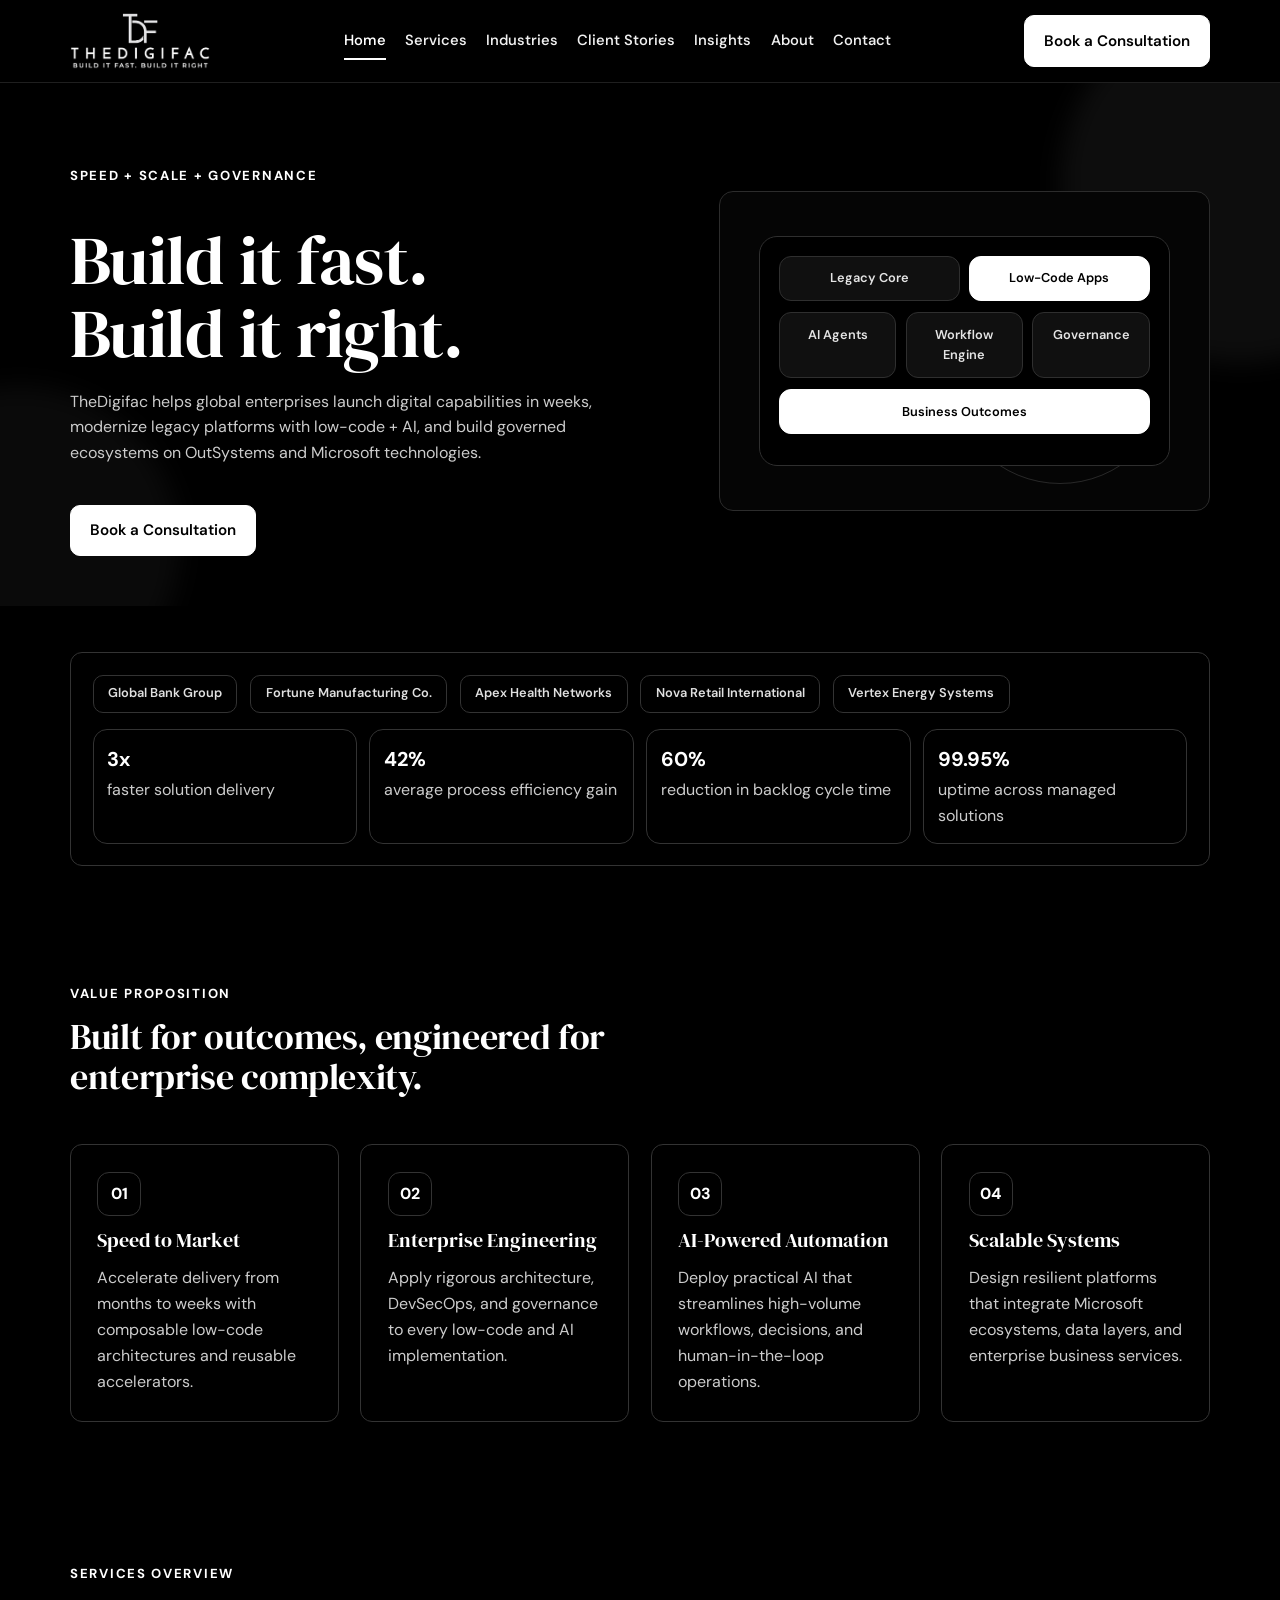
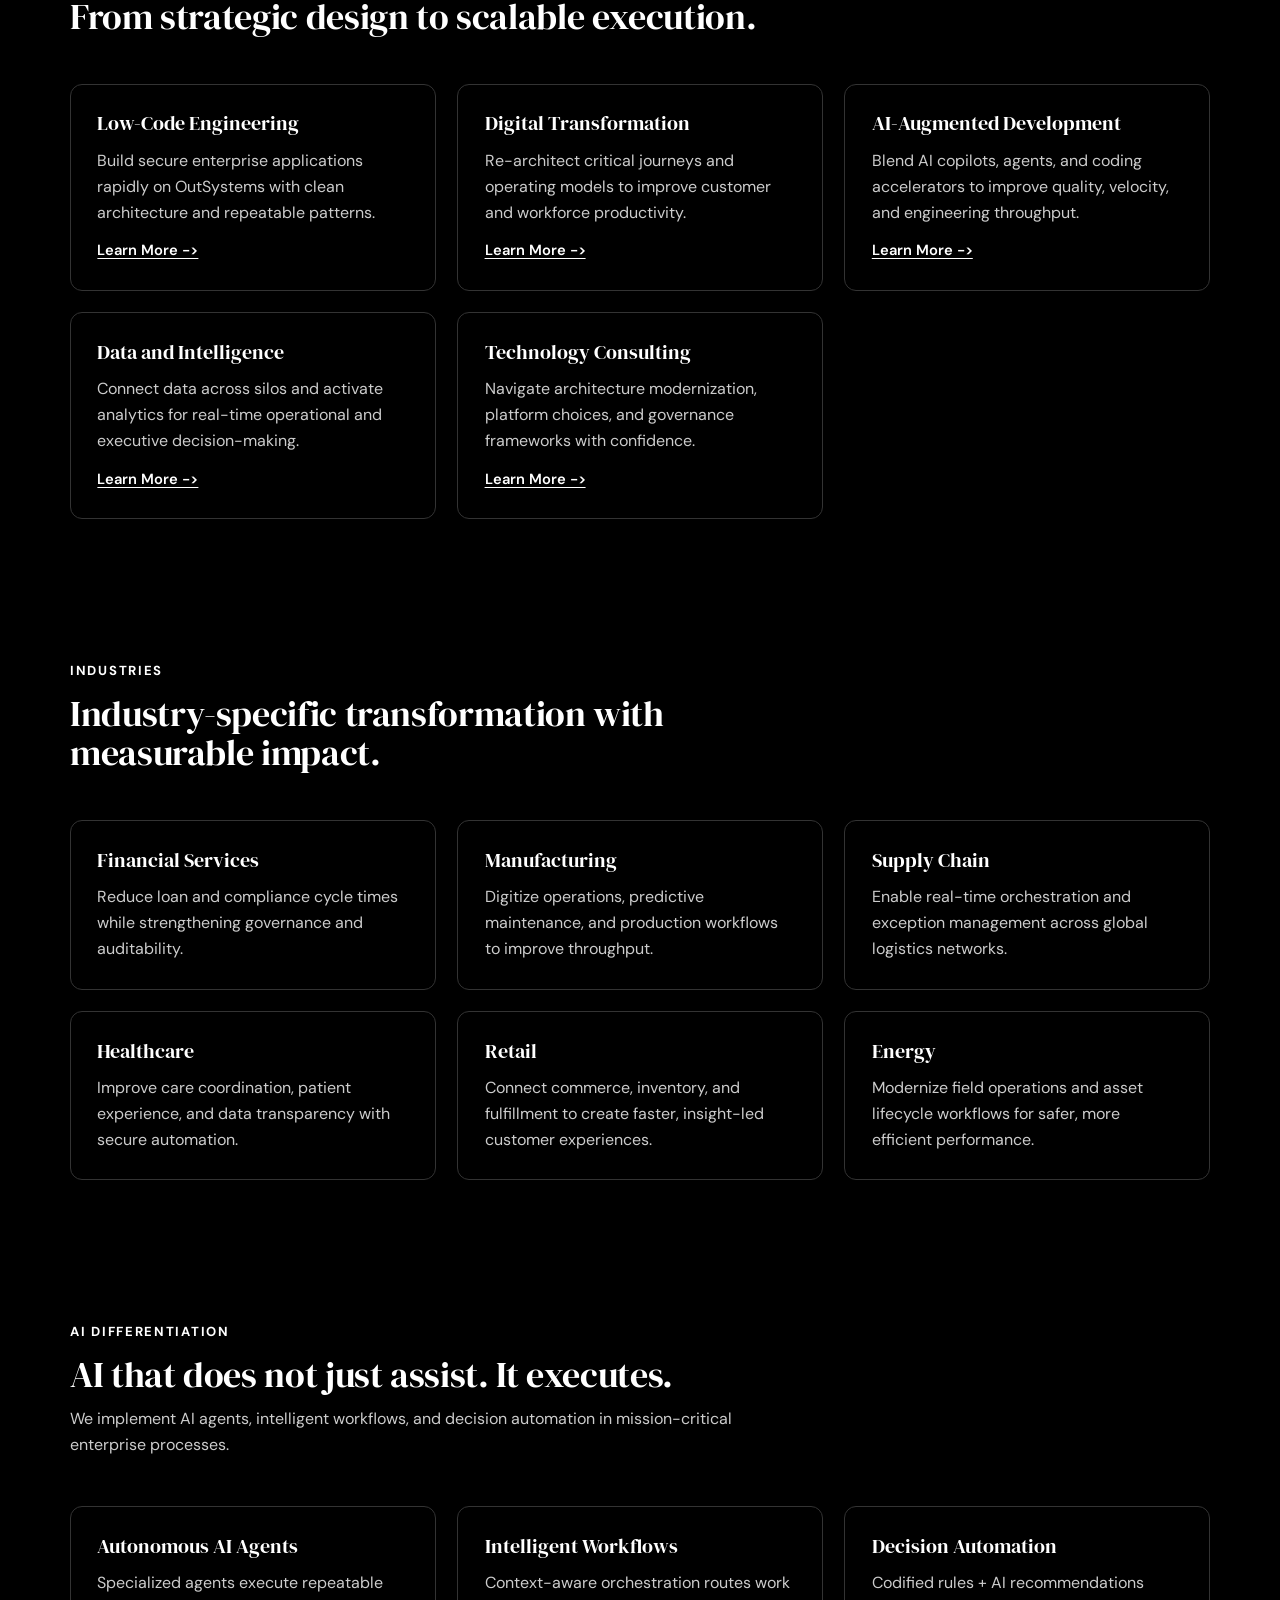
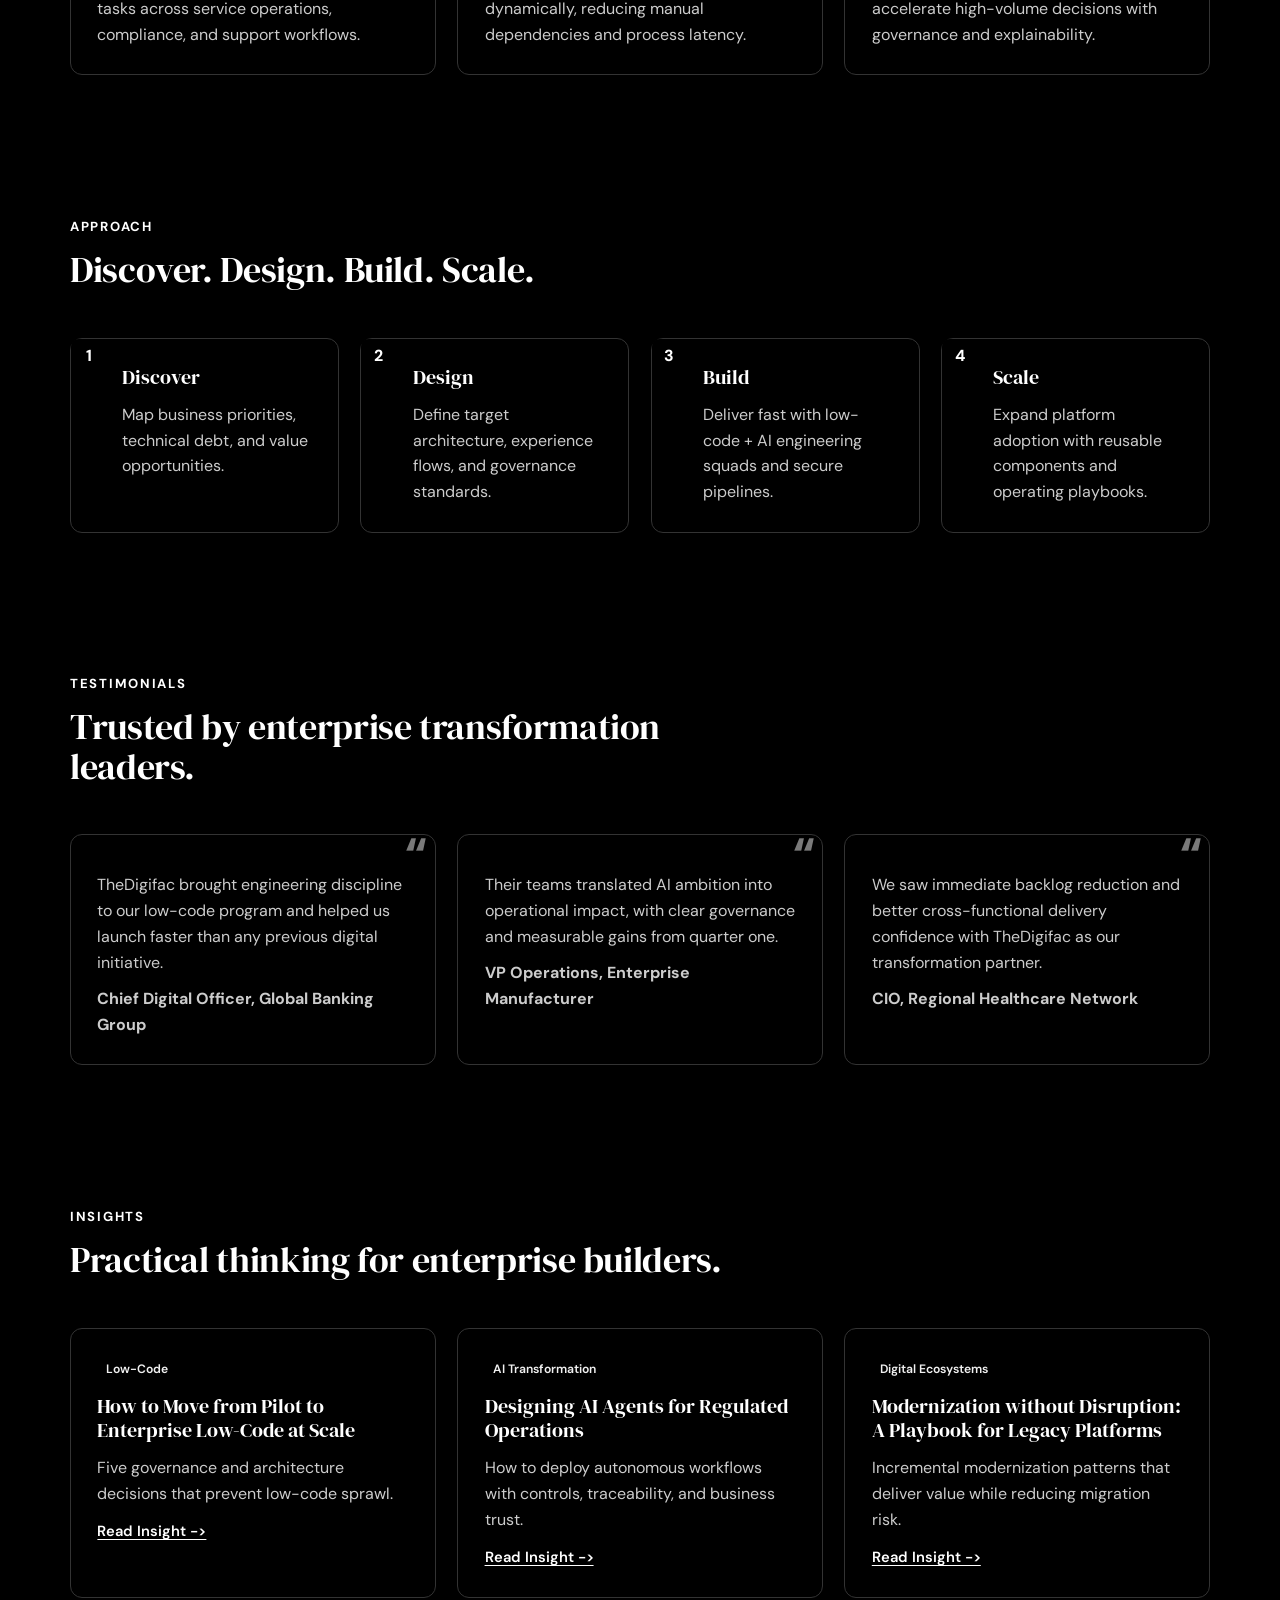
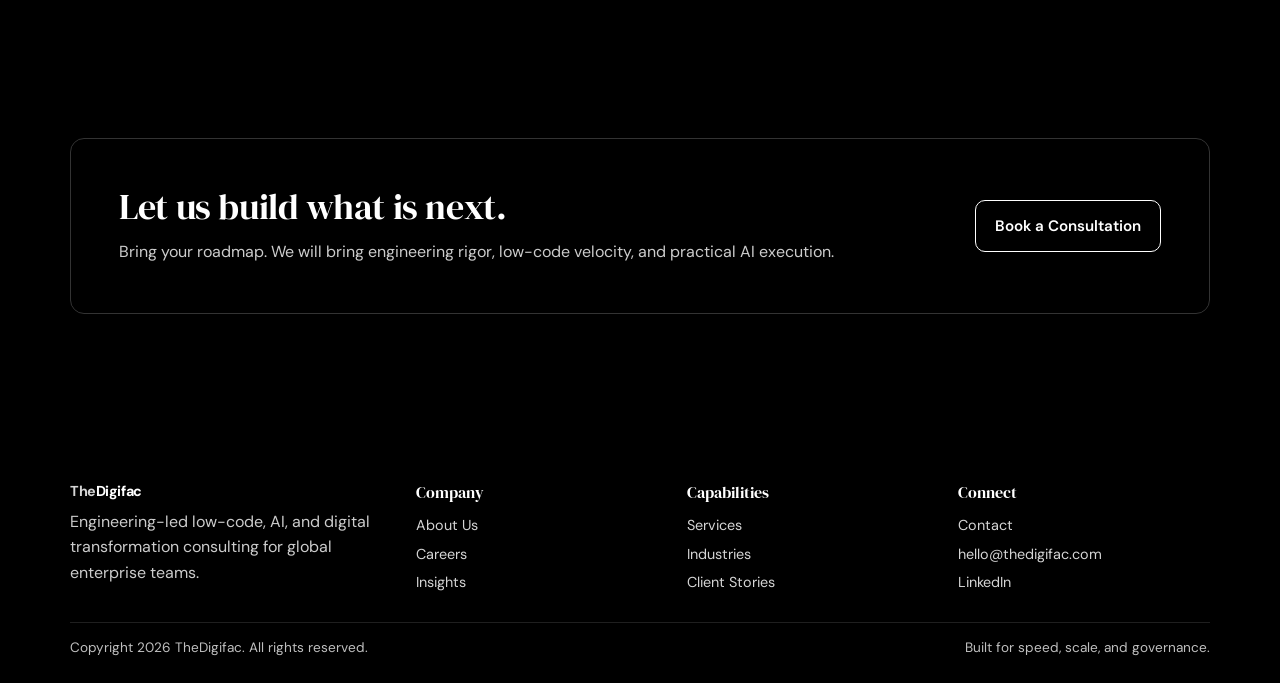
==== commit 5cea43e4: "updated the website" ====
--- a/index.html
+++ b/index.html
@@ -12,7 +12,7 @@
     <link rel="preconnect" href="https://fonts.googleapis.com" />
     <link rel="preconnect" href="https://fonts.gstatic.com" crossorigin />
     <link
-      href="https://fonts.googleapis.com/css2?family=Inter:wght@400;500;600;700;800&display=swap"
+      href="https://fonts.googleapis.com/css2?family=DM+Serif+Display:ital@0;1&family=DM+Sans:ital,opsz,wght@0,9..40,300;0,9..40,400;0,9..40,500;0,9..40,600;1,9..40,300&display=swap"
       rel="stylesheet"
     />
     <link rel="stylesheet" href="styles.css" />
@@ -31,7 +31,9 @@
   <body>
     <header class="site-header">
       <div class="container nav-wrap">
-        <a class="brand" href="index.html">The<span>Digifac</span></a>
+        <a class="brand" href="index.html" aria-label="TheDigifac home">
+          <img class="brand-logo" src="tdf_logo_1.png" alt="TheDigifac" />
+        </a>
         <nav class="nav-links" aria-label="Primary">
           <a class="active" href="index.html">Home</a>
           <a href="services.html">Services</a>
@@ -72,7 +74,7 @@
         <div class="container hero-grid">
           <div class="hero-copy reveal">
             <p class="kicker">Speed + Scale + Governance</p>
-            <h1>Enterprise transformation at engineering speed.</h1>
+            <h1>Build it fast.<br />Build it right.</h1>
             <p>
               TheDigifac helps global enterprises launch digital capabilities in
               weeks, modernize legacy platforms with low-code + AI, and build
@@ -81,9 +83,6 @@
             <div class="hero-cta">
               <a class="btn primary" href="contact.html#book"
                 >Book a Consultation</a
-              >
-              <a class="btn secondary" href="client-stories.html"
-                >View Case Studies</a
               >
             </div>
           </div>
@@ -324,41 +323,6 @@
       <section class="section">
         <div class="container">
           <div class="section-head reveal">
-            <p class="kicker">Client Stories</p>
-            <h2>Outcomes you can measure.</h2>
-          </div>
-          <div class="grid-3">
-            <article class="card reveal">
-              <h3>Global Insurer Claims Modernization</h3>
-              <p>
-                Rebuilt fragmented workflows on OutSystems and Microsoft cloud
-                for end-to-end claims processing.
-              </p>
-              <span class="story-stat">42% faster settlement cycle</span>
-            </article>
-            <article class="card reveal">
-              <h3>Manufacturing Service Control Tower</h3>
-              <p>
-                Introduced AI-driven issue routing and operational dashboards
-                across 18 distribution hubs.
-              </p>
-              <span class="story-stat">31% cost reduction in escalations</span>
-            </article>
-            <article class="card reveal">
-              <h3>Retail Omnichannel Fulfillment</h3>
-              <p>
-                Connected order intelligence and warehouse systems with low-code
-                middleware and automation.
-              </p>
-              <span class="story-stat">2.8x faster order resolution</span>
-            </article>
-          </div>
-        </div>
-      </section>
-
-      <section class="section">
-        <div class="container">
-          <div class="section-head reveal">
             <p class="kicker">Approach</p>
             <h2>Discover. Design. Build. Scale.</h2>
           </div>
--- a/styles.css
+++ b/styles.css
@@ -1,21 +1,16 @@
 :root {
-  --bg: #000000;
+  --font-display: "DM Serif Display", Georgia, serif;
+  --font-body: "DM Sans", system-ui, sans-serif;
   --surface: #000000;
-  --surface-alt: #111111;
+  --surface-alt: #000000;
   --ink: #ffffff;
   --muted: #cccccc;
   --line: #333333;
   --accent: #ffffff;
-  --accent-2: #ffffff;
-  --accent-soft: #1b1b1b;
   --dark: #ffffff;
-  --dark-soft: #f5f5f5;
-  --success: #111111;
   --radius-lg: 14px;
   --radius-md: 12px;
-  --radius-sm: 8px;
   --shadow-sm: 0 10px 30px rgba(0, 0, 0, 0.04);
-  --shadow-md: 0 22px 50px rgba(0, 0, 0, 0.06);
   --max: 1140px;
   --transition: 220ms ease;
 }
@@ -26,14 +21,36 @@
 
 html {
   scroll-behavior: smooth;
+  scrollbar-width: thin;
+  scrollbar-color: #4a4a4a #0a0a0a;
+}
+
+/* Minimal scrollbar treatment across pages */
+::-webkit-scrollbar {
+  width: 1px;
+  height: 1px;
+}
+
+::-webkit-scrollbar-track {
+  background: #0a0a0a;
+}
+
+::-webkit-scrollbar-thumb {
+  background: #4a4a4a;
+  border-radius: 999px;
+  border: 2px solid #0a0a0a;
+}
+
+::-webkit-scrollbar-thumb:hover {
+  background: #666666;
 }
 
 body {
   margin: 0;
-  font-family: "Inter", "Segoe UI", sans-serif;
+  font-family: var(--font-body);
   color: var(--ink);
   background: #000000;
-  line-height: 1.72;
+  line-height: 1.62;
 }
 
 a {
@@ -53,11 +70,11 @@
 }
 
 .section {
-  padding: 6rem 0;
+  padding: 4.4rem 0;
 }
 
 .section.compact {
-  padding: 3.75rem 0;
+  padding: 2.9rem 0;
 }
 
 .section-head {
@@ -78,30 +95,36 @@
 h2,
 h3,
 h4 {
+  font-family: var(--font-display);
   margin: 0 0 0.75rem;
-  line-height: 1.12;
-  letter-spacing: -0.02em;
+  font-weight: 400;
 }
 
 h1 {
+  font-size: clamp(2.05rem, 4.2vw, 3.4rem);
+  line-height: 1.05;
+  letter-spacing: -0.01em;
+}
+
+h2 {
+  font-size: clamp(1.55rem, 2.8vw, 2.3rem);
+  line-height: 1.1;
+  letter-spacing: -0.01em;
+}
+
+h3 {
+  font-size: clamp(1.05rem, 1.8vw, 1.28rem);
+  line-height: 1.2;
+}
+
+.hero-copy h1 {
   font-size: clamp(2.45rem, 5.4vw, 4.5rem);
-  font-weight: 790;
-}
-
-h2 {
-  font-size: clamp(2rem, 3.8vw, 3rem);
-  font-weight: 760;
-}
-
-h3 {
-  font-size: clamp(1.2rem, 2.3vw, 1.5rem);
-  font-weight: 720;
 }
 
 p {
   margin: 0;
   color: var(--muted);
-  font-size: 1.05rem;
+  font-size: 1rem;
 }
 
 .btn {
@@ -160,7 +183,7 @@
   position: sticky;
   top: 0;
   z-index: 100;
-  background: rgba(0, 0, 0, 0.92);
+  background: #000000;
   border-bottom: 1px solid #1f1f1f;
   backdrop-filter: blur(10px);
 }
@@ -174,14 +197,22 @@
 }
 
 .brand {
+  font-family: var(--font-body);
   font-size: 1.25rem;
-  font-weight: 830;
+  font-weight: 700;
   color: var(--dark);
   letter-spacing: -0.03em;
 }
 
 .brand span {
   color: var(--accent);
+}
+
+.brand-logo {
+  display: block;
+  height: 70px;
+  width: auto;
+  max-width: 200px;
 }
 
 .nav-links {
@@ -278,7 +309,7 @@
   grid-template-columns: 1.1fr 0.9fr;
   gap: 3rem;
   align-items: center;
-  padding: 5.8rem 0 4.6rem;
+  padding: 3.9rem 0 3.1rem;
 }
 
 .hero-copy p {
@@ -294,9 +325,10 @@
 
 .hero-visual {
   border-radius: var(--radius-lg);
-  min-height: 360px;
-  background: #ffffff;
-  box-shadow: var(--shadow-md);
+  min-height: 320px;
+  background: #050505;
+  border: 1px solid #2c2c2c;
+  box-shadow: none;
   position: relative;
   overflow: hidden;
   display: grid;
@@ -306,7 +338,7 @@
 .hero-orb {
   position: absolute;
   border-radius: 999px;
-  border: 1px solid rgba(0, 0, 0, 0.2);
+  border: 1px solid rgba(255, 255, 255, 0.14);
 }
 
 .hero-orb.one {
@@ -327,8 +359,8 @@
   width: 84%;
   padding: 1.2rem;
   border-radius: 18px;
-  background: rgba(0, 0, 0, 0.05);
-  border: 1px solid rgba(0, 0, 0, 0.18);
+  background: #000000;
+  border: 1px solid #2f2f2f;
   backdrop-filter: blur(5px);
 }
 
@@ -342,16 +374,18 @@
   flex: 1;
   padding: 0.7rem;
   border-radius: 12px;
-  background: rgba(0, 0, 0, 0.08);
-  color: #222222;
+  background: #101010;
+  border: 1px solid #2f2f2f;
+  color: #e4e4e4;
   font-size: 0.8rem;
   font-weight: 600;
   text-align: center;
 }
 
 .diagram-node.highlight {
-  background: rgba(0, 0, 0, 0.2);
-  color: #ffffff;
+  background: #ffffff;
+  color: #000000;
+  border-color: #ffffff;
 }
 
 .trust-strip {
@@ -444,7 +478,7 @@
   display: grid;
   place-items: center;
   margin-bottom: 0.8rem;
-  background: #111111;
+  background: #000000;
   color: #ffffff;
   border: 1px solid #333333;
   font-weight: 760;
@@ -464,32 +498,32 @@
 }
 
 .dark-section {
-  background: #ffffff;
-  color: #000000;
+  background: #000000;
+  color: #ffffff;
 }
 
 .dark-section p {
-  color: #333333;
+  color: #cccccc;
 }
 
 .dark-section .kicker {
-  color: #000000;
+  color: #ffffff;
 }
 
 .dark-section .card {
-  background: #ffffff;
-  border-color: #e5e5e5;
-  box-shadow: none;
+  background: #000000;
+  border-color: #333333;
+  box-shadow: var(--shadow-sm);
 }
 
 .dark-section .card:hover {
-  border-color: #d0d0d0;
+  border-color: #4a4a4a;
 }
 
 .dark-section .icon {
-  background: #f5f5f5;
-  color: #000000;
-  border-color: #e5e5e5;
+  background: #000000;
+  color: #ffffff;
+  border-color: #333333;
 }
 
 .story-stat {
@@ -523,7 +557,7 @@
   border-radius: 8px;
   display: grid;
   place-items: center;
-  background: #1f1f1f;
+  background: #000000;
   color: #ffffff;
   font-weight: 750;
 }
@@ -537,7 +571,7 @@
   position: absolute;
   top: -0.2rem;
   right: 0.45rem;
-  color: #3a3a3a;
+  color: #7a7a7a;
   font-size: 3.1rem;
   line-height: 1;
   font-weight: 700;
@@ -547,7 +581,7 @@
   display: inline-flex;
   padding: 0.24rem 0.52rem;
   border-radius: 8px;
-  background: #1a1a1a;
+  background: #000000;
   color: #f0f0f0;
   font-size: 0.76rem;
   font-weight: 620;
@@ -561,13 +595,24 @@
   gap: 1.35rem;
   align-items: center;
   grid-template-columns: 1.2fr auto;
+  background: #000000;
+  color: #ffffff;
+  border: 1px solid #333333;
+  box-shadow: none;
+}
+
+.cta-band p {
+  color: #cccccc;
+}
+
+.cta-band .btn.ghost {
+  border-color: #ffffff;
+  color: #ffffff;
+}
+
+.cta-band .btn.ghost:hover {
   background: #ffffff;
-  color: #000;
-  box-shadow: var(--shadow-md);
-}
-
-.cta-band p {
-  color: #333333;
+  color: #000000;
 }
 
 .site-footer {
@@ -608,7 +653,7 @@
 }
 
 .page-hero {
-  padding: 6.2rem 0 4.4rem;
+  padding: 4.2rem 0 2.8rem;
   background: #000000;
   border-bottom: 1px solid #1f1f1f;
 }
@@ -668,14 +713,50 @@
 
 .insight-list {
   display: grid;
-  gap: 1rem;
+  grid-template-columns: repeat(2, minmax(0, 1fr));
+  gap: 0.85rem;
+  align-items: stretch;
 }
 
 .insight-item {
   background: #000;
   border: 1px solid var(--line);
   border-radius: var(--radius-md);
-  padding: 1.35rem;
+  padding: 1.1rem 1.15rem;
+  display: grid;
+  gap: 0.52rem;
+  align-content: start;
+}
+
+.insight-item:nth-child(1) {
+  grid-column: 1 / -1;
+  min-height: auto;
+  padding: 1.2rem 1.25rem;
+}
+
+.insight-item:nth-child(6) {
+  grid-column: 1 / -1;
+  min-height: auto;
+  padding: 1.2rem 1.25rem;
+}
+
+.insight-item h2 {
+  font-size: clamp(1.24rem, 1.85vw, 1.62rem);
+  line-height: 1.16;
+  letter-spacing: -0.005em;
+  margin-bottom: 0.2rem;
+}
+
+.insight-item p {
+  font-size: 0.95rem;
+  line-height: 1.55;
+}
+
+.insight-item .blog-tag {
+  font-size: 0.72rem;
+  letter-spacing: 0.05em;
+  text-transform: uppercase;
+  margin-bottom: 0.15rem;
 }
 
 .timeline {
@@ -719,7 +800,7 @@
   padding: 0.7rem 0.75rem;
   font: inherit;
   color: var(--ink);
-  background: #111;
+  background: #000;
   margin-bottom: 0.75rem;
 }
 
@@ -743,10 +824,15 @@
 }
 
 .chatbot-box {
-  background: #f5f5f5;
-  color: #222222;
+  background: #000000;
+  color: #ffffff;
+  border: 1px solid #333333;
   border-radius: var(--radius-md);
   padding: 1.5rem;
+}
+
+.chatbot-box p {
+  color: #cccccc;
 }
 
 .lede {
@@ -769,7 +855,7 @@
 }
 
 .about-stat {
-  background: #111;
+  background: #000;
   border: 1px solid #333;
   border-radius: 14px;
   padding: 1rem;
@@ -784,10 +870,11 @@
 
 .chatbot-pill {
   display: inline-block;
-  border: 1px solid rgba(255, 255, 255, 0.35);
+  border: 1px solid #4a4a4a;
   border-radius: 8px;
   padding: 0.28rem 0.65rem;
   font-size: 0.78rem;
+  color: #e0e0e0;
   margin-bottom: 0.6rem;
 }
 
@@ -834,11 +921,16 @@
   .contact-grid {
     grid-template-columns: 1fr;
   }
+
+  .insight-item {
+    grid-column: auto;
+    min-height: auto;
+  }
 }
 
 @media (max-width: 760px) {
   .section {
-    padding: 3.4rem 0;
+    padding: 2.7rem 0;
   }
 
   .hero-grid,
@@ -860,6 +952,10 @@
     grid-template-columns: 1fr;
   }
 
+  .insight-list {
+    grid-template-columns: 1fr;
+  }
+
   .cta-band {
     padding: 1.4rem;
   }
